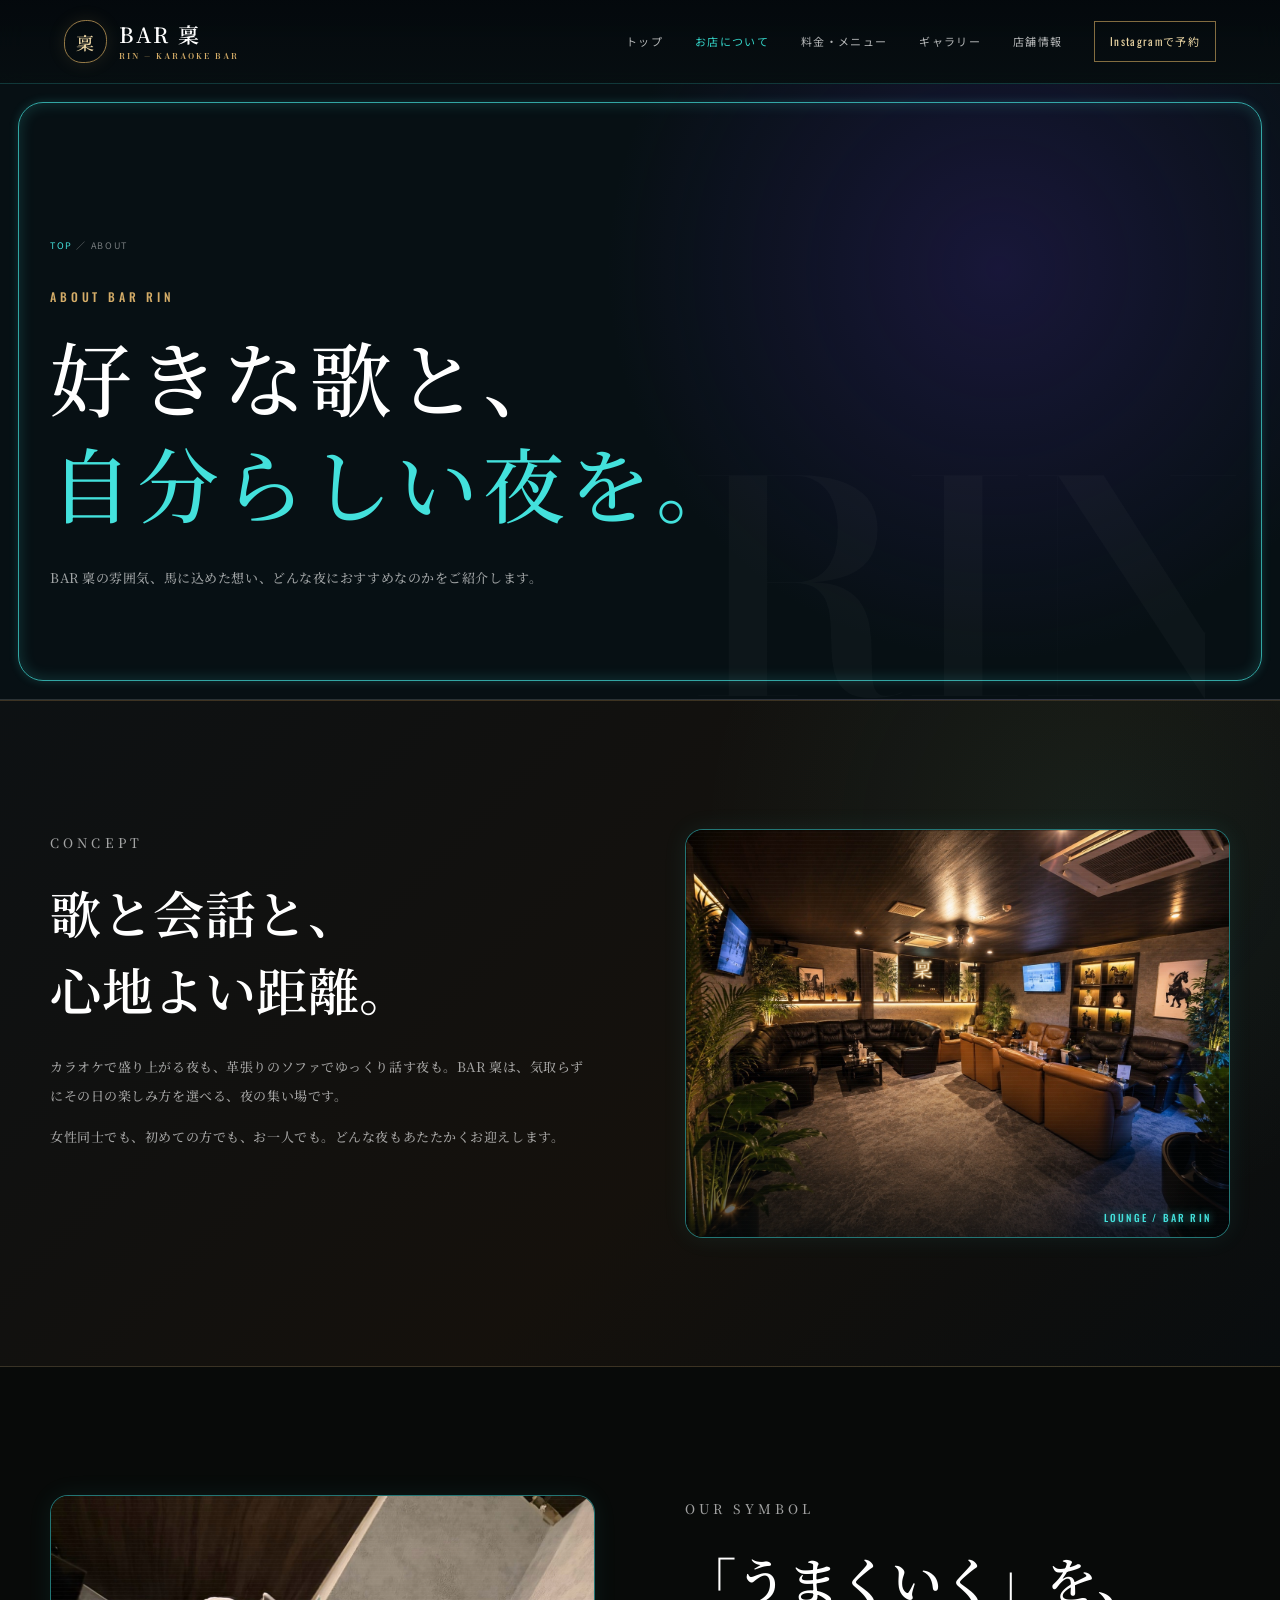
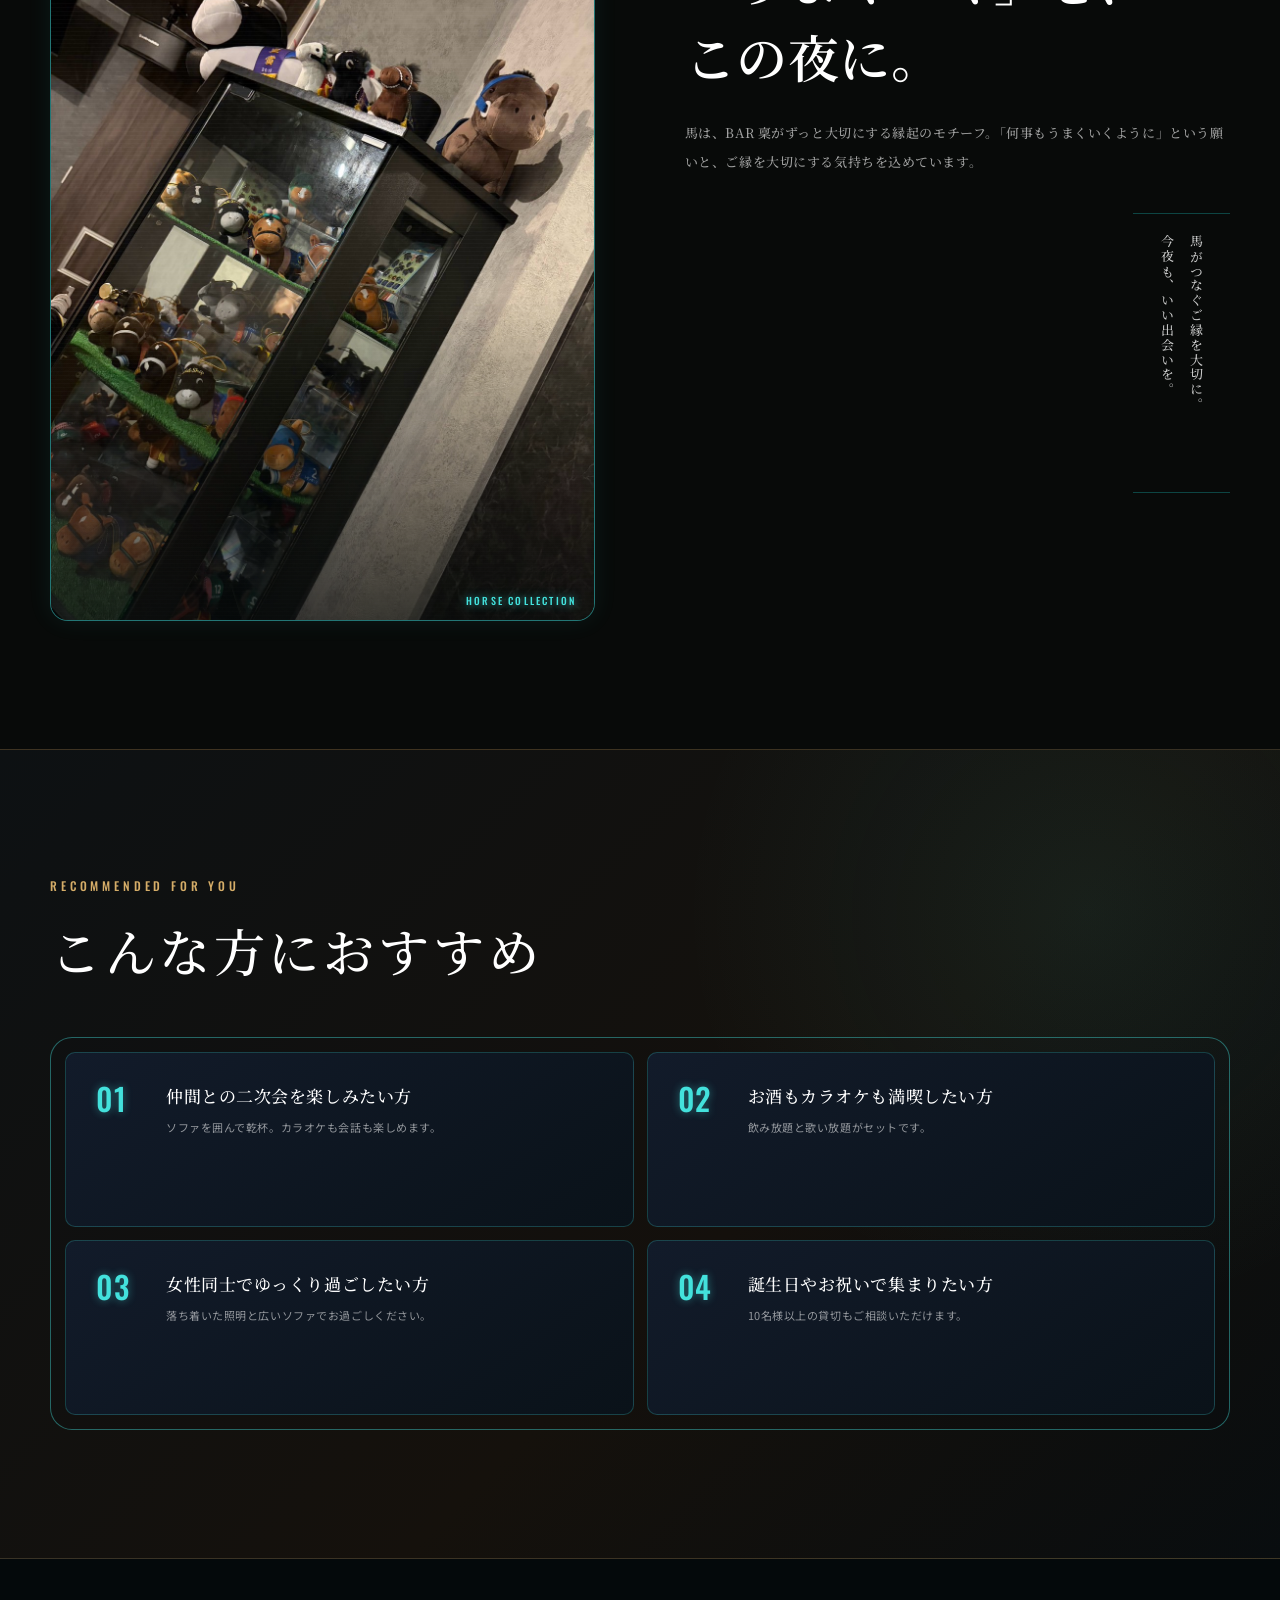
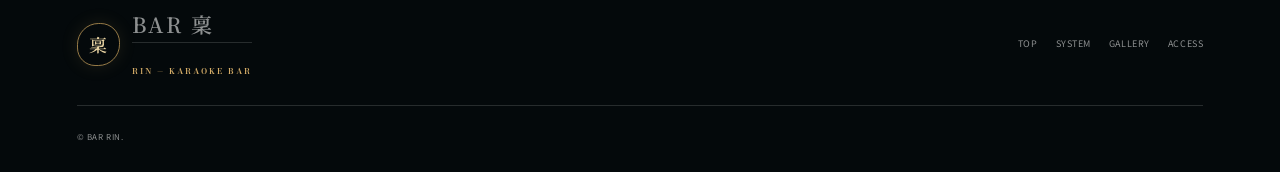
==== about/index.html @ 1e5fa531 "Publish BAR Rin website" ====
<!doctype html><html lang="ja"><head><meta charset="utf-8"><meta name="viewport" content="width=device-width,initial-scale=1"><title>お店について｜BAR 稟</title><link rel="preconnect" href="https://fonts.googleapis.com"><link rel="preconnect" href="https://fonts.gstatic.com" crossorigin><link href="https://fonts.googleapis.com/css2?family=Bodoni+Moda:opsz,wght@6..96,500;6..96,600&family=Kaisei+Decol:wght@500;700&family=Noto+Sans+JP:wght@400;500;600;700&family=Noto+Serif+JP:wght@500;600&display=swap" rel="stylesheet"><link rel="stylesheet" href="../site.css"></head>
<body><header class="site-header"><a class="brand" href="../"><span class="brand-mark">稟</span><span class="brand-type"><strong>BAR 稟</strong><small>RIN — KARAOKE BAR</small></span></a><button class="menu-button" type="button" aria-expanded="false" aria-controls="site-nav" data-menu-button><span></span><span></span><small>MENU</small></button><nav class="site-nav" id="site-nav" data-site-nav><a href="../">トップ</a><a href="./" aria-current="page">お店について</a><a href="../system/">料金・メニュー</a><a href="../gallery/">ギャラリー</a><a href="../access/">店舗情報</a><a class="nav-cta" href="https://www.instagram.com/rinto.0131/" target="_blank" rel="noopener noreferrer">Instagramで予約</a></nav></header>
<main class="page-main"><section class="sub-hero"><div class="shell"><p class="breadcrumb"><a href="../">TOP</a> ／ ABOUT</p><p class="eyebrow">ABOUT BAR RIN</p><h1 class="display-title">好きな歌と、<br><em>自分らしい夜を。</em></h1><p class="lead">BAR 稟の雰囲気、馬に込めた想い、どんな夜におすすめなのかをご紹介します。</p></div></section>
<section class="section paper"><div class="shell content-grid"><div class="copy-block"><p class="eyebrow">CONCEPT</p><h2>歌と会話と、<br>心地よい距離。</h2><p>カラオケで盛り上がる夜も、革張りのソファでゆっくり話す夜も。BAR 稟は、気取らずにその日の楽しみ方を選べる、夜の集い場です。</p><p>女性同士でも、初めての方でも、お一人でも。どんな夜もあたたかくお迎えします。</p></div><figure class="photo-frame"><img src="../assets/interior-lounge-rin.jpg" alt="革張りソファが並ぶBAR 稟の店内"><figcaption>LOUNGE / BAR RIN</figcaption></figure></div></section>
<section class="section"><div class="shell content-grid"><figure class="photo-frame portrait"><img src="../assets/horse-collection.jpg" alt="BAR 稟に飾られた馬のコレクション"><figcaption>HORSE COLLECTION</figcaption></figure><div class="copy-block"><p class="eyebrow">OUR SYMBOL</p><h2>「うまくいく」を、<br>この夜に。</h2><p style="color:rgba(255,255,255,.62)">馬は、BAR 稟がずっと大切にする縁起のモチーフ。「何事もうまくいくように」という願いと、ご縁を大切にする気持ちを込めています。</p><p class="vertical-copy compact">馬がつなぐご縁を大切に。<br>今夜も、いい出会いを。</p></div></div></section>
<section class="section paper"><div class="shell"><p class="eyebrow">RECOMMENDED FOR YOU</p><h2 class="section-title">こんな方におすすめ</h2><div class="recommend-grid"><article class="recommend-card"><span>01</span><div><h3>仲間との二次会を楽しみたい方</h3><p>ソファを囲んで乾杯。カラオケも会話も楽しめます。</p></div></article><article class="recommend-card"><span>02</span><div><h3>お酒もカラオケも満喫したい方</h3><p>飲み放題と歌い放題がセットです。</p></div></article><article class="recommend-card"><span>03</span><div><h3>女性同士でゆっくり過ごしたい方</h3><p>落ち着いた照明と広いソファでお過ごしください。</p></div></article><article class="recommend-card"><span>04</span><div><h3>誕生日やお祝いで集まりたい方</h3><p>10名様以上の貸切もご相談いただけます。</p></div></article></div></div></section></main>
<footer class="site-footer"><a class="brand" href="../"><span class="brand-mark">稟</span><span class="brand-type"><strong>BAR 稟</strong><small>RIN — KARAOKE BAR</small></span></a><nav class="footer-links"><a href="../">TOP</a><a href="../system/">SYSTEM</a><a href="../gallery/">GALLERY</a><a href="../access/">ACCESS</a></nav><small>© BAR RIN.</small></footer><script src="../site.js"></script></body></html>
---- site.css ----
@import url('https://fonts.googleapis.com/css2?family=Oswald:wght@400;500;600&display=swap');

:root {
  --ink: #071014;
  --ink-soft: #101c22;
  --paper: #f2eee5;
  --cyan: #43e1dc;
  --cyan-deep: #149f9b;
  --gold: #d5ad68;
  --white: #fff;
  --muted: #8b969b;
  --line: rgba(255,255,255,.14);
  --sans: "Noto Sans JP", sans-serif;
  --serif: "Noto Serif JP", serif;
  --display: "Noto Serif JP", serif;
  --latin: "Bodoni Moda", serif;
  --condensed: "Oswald", "Noto Sans JP", sans-serif;
}

* { box-sizing: border-box; }
html { scroll-behavior: smooth; overflow-x: clip; }
body { margin: 0; overflow-x: clip; background: var(--ink); color: var(--white); font-family: var(--sans); line-height: 1.8; letter-spacing: .035em; }
body::after { content: ""; position: fixed; z-index: 999; inset: 0; pointer-events: none; opacity: .22; background: repeating-linear-gradient(0deg,rgba(255,255,255,.035) 0,rgba(255,255,255,.035) 1px,transparent 1px,transparent 4px); mix-blend-mode: soft-light; }
body.menu-open { overflow: hidden; }
a { color: inherit; text-decoration: none; }
button { font: inherit; }

.site-header { position: fixed; z-index: 100; inset: 0 0 auto; height: 84px; display: flex; align-items: center; justify-content: space-between; padding: 0 clamp(20px,5vw,72px); background: linear-gradient(180deg,rgba(4,9,13,.96),rgba(7,16,20,.78)); backdrop-filter: blur(14px); border-bottom: 1px solid rgba(67,225,220,.22); }
.brand { display: flex; align-items: center; gap: 12px; }
.brand-mark { width: 43px; height: 43px; display: grid; place-items: center; border: 1px solid var(--cyan); border-radius: 50%; color: var(--cyan); font-size: 23px; box-shadow: 0 0 8px rgba(67,225,220,.45),0 0 25px rgba(67,225,220,.12); animation: logo-current 9s infinite; }
.brand-type strong { display: block; font: 600 21px/1 var(--serif); letter-spacing: .12em; }
.brand-type small { display: block; margin-top: 7px; color: var(--gold); font: 600 8px/1 var(--latin); letter-spacing: .25em; }
.site-nav { display: flex; align-items: center; gap: clamp(18px,2.5vw,34px); font-family: var(--condensed); font-size: 11px; letter-spacing: .12em; }
.site-nav a { color: rgba(255,255,255,.7); }
.site-nav a:hover,.site-nav a[aria-current="page"] { color: var(--cyan); }
.site-nav .nav-cta { padding: 10px 15px; border: 1px solid var(--cyan); color: var(--cyan); }
.menu-button { display: none; border: 0; background: none; color: #fff; }

.page-main { padding-top: 84px; }
.shell { width: min(1180px, calc(100% - 44px)); margin: 0 auto; }
.eyebrow { margin: 0 0 17px; color: var(--gold); font: 500 12px/1.4 var(--condensed); letter-spacing: .32em; }
.display-title { margin: 0; font: 500 clamp(42px,6.4vw,92px)/1.3 var(--display); letter-spacing: .055em; }
.display-title em { color: var(--cyan); font-style: normal; }
.section-title { margin: 0; font: 500 clamp(31px,4vw,54px)/1.5 var(--display); letter-spacing: .07em; }
.lead { color: rgba(255,255,255,.62); font: 500 13px/2.1 var(--serif); }
.section { padding: clamp(80px,10vw,145px) 0; }

.home-hero { min-height: calc(100svh - 84px); display: grid; grid-template-columns: .92fr 1.08fr; position: relative; overflow: hidden; padding: 18px; background: radial-gradient(circle at 72% 35%,rgba(35,25,91,.35),transparent 38%),#050b10; }
.home-hero::before { content: ""; position: absolute; z-index: 4; inset: 15px; border: 1px solid rgba(67,225,220,.88); border-radius: 28px; box-shadow: inset 0 0 16px rgba(67,225,220,.28),0 0 12px rgba(67,225,220,.3); pointer-events: none; animation: frame-current 8.5s infinite; }
.home-hero::after { content: "♞"; position: absolute; right: 17%; top: 50%; transform: translate(50%,-50%); color: rgba(255,255,255,.035); text-shadow: 0 0 30px rgba(67,225,220,.16); font: 34vw/1 serif; pointer-events: none; }
.hero-copy { align-self: center; padding: 95px clamp(28px,7vw,110px); position: relative; z-index: 5; }
.hero-copy>.eyebrow { display: inline-flex; padding: 14px 24px; margin-bottom: 30px; border: 1px solid rgba(67,225,220,.82); border-radius: 8px; color: #f3ffff; background: rgba(2,9,13,.48); box-shadow: 0 0 8px rgba(67,225,220,.35),inset 0 0 10px rgba(67,225,220,.12); text-shadow: 0 0 8px rgba(255,255,255,.7); animation: label-flicker 11s infinite; }
.hero-copy .lead { max-width: 610px; margin: 30px 0 36px; }
.hero-actions { display: flex; flex-wrap: wrap; gap: 12px; }
.button { min-height: 54px; min-width: 220px; display: inline-flex; align-items: center; justify-content: space-between; gap: 24px; padding: 12px 19px; border: 1px solid rgba(255,255,255,.3); border-radius: 4px; font-family: var(--condensed); font-size: 12px; font-weight: 500; letter-spacing: .08em; transition: .25s; }
.button:hover { transform: translateY(-2px); border-color: var(--cyan); box-shadow: 0 0 18px rgba(67,225,220,.12); }
.button-primary { background: var(--cyan); border-color: var(--cyan); color: var(--ink); box-shadow: 0 0 15px rgba(67,225,220,.28); }
.hero-vertical { position: absolute; right: 44px; top: 90px; z-index: 6; height: 300px; margin: 0; padding: 14px 10px; writing-mode: vertical-rl; border-inline: 1px solid rgba(67,225,220,.35); color: rgba(255,255,255,.72); font: 500 13px/1.8 var(--display); letter-spacing: .16em; text-shadow: 0 0 12px rgba(67,225,220,.3); }
.hero-vertical b { color: var(--cyan); font-weight: 500; }

.photo-slot { min-height: 320px; position: relative; display: grid; place-items: center; overflow: hidden; border: 1px solid rgba(67,225,220,.45); border-radius: 18px; color: var(--cyan); background: radial-gradient(circle at 50% 40%,rgba(45,34,103,.28),transparent 52%),linear-gradient(145deg,#0c151c,#050a0e); box-shadow: inset 0 0 28px rgba(67,225,220,.045); }
.photo-slot::before,.photo-slot::after { content: ""; position: absolute; inset: 18px; pointer-events: none; }
.photo-slot::before { border: 1px solid rgba(255,255,255,.09); border-radius: 10px; }
.photo-slot::after { background: repeating-linear-gradient(0deg,rgba(255,255,255,.025) 0,rgba(255,255,255,.025) 1px,transparent 1px,transparent 4px); animation: scan-drift 8s linear infinite; }
.slot-label { position: relative; z-index: 2; text-align: center; padding: 20px; }
.slot-label strong { display: inline-block; padding: 13px 18px; border: 1px solid rgba(67,225,220,.6); border-radius: 7px; font: 500 clamp(18px,2.4vw,31px)/1 var(--condensed); letter-spacing: .22em; text-shadow: 0 0 8px rgba(255,255,255,.55); box-shadow: 0 0 8px rgba(67,225,220,.25); }
.slot-label span { display: block; margin-top: 13px; color: rgba(255,255,255,.56); font-size: 10px; letter-spacing: .08em; }
.hero-photo-slot { min-height: 100%; z-index: 2; border: 0; border-radius: 0 25px 25px 0; background: radial-gradient(circle at 50% 35%,rgba(67,225,220,.11),transparent 24%),radial-gradient(circle at 50% 50%,rgba(52,35,106,.45),transparent 60%),#070d13; box-shadow: none; }

.photo-frame { min-height: 340px; margin: 0; position: relative; overflow: hidden; border: 1px solid rgba(67,225,220,.5); border-radius: 18px; background: #050a0e; box-shadow: 0 0 25px rgba(67,225,220,.08); }
.photo-frame::after { content: ""; position: absolute; inset: 0; pointer-events: none; background: linear-gradient(180deg,transparent 55%,rgba(3,8,10,.72)),repeating-linear-gradient(0deg,rgba(255,255,255,.018) 0,rgba(255,255,255,.018) 1px,transparent 1px,transparent 4px); }
.photo-frame img { width: 100%; height: 100%; min-height: inherit; display: block; object-fit: cover; transition: transform 1s cubic-bezier(.22,1,.36,1),filter .5s; }
.photo-frame:hover img { transform: scale(1.025); filter: saturate(1.06); }
.photo-frame figcaption { position: absolute; z-index: 2; right: 18px; bottom: 14px; color: var(--cyan); font: 500 10px/1 var(--condensed); letter-spacing: .22em; text-shadow: 0 0 8px rgba(67,225,220,.7); }
.photo-frame.portrait { min-height: 560px; }
.hero-photo-frame { min-height: 100%; z-index: 2; border: 0; border-radius: 0 25px 25px 0; }
.hero-photo-frame img { filter: brightness(.68) saturate(.86); }
.hero-photo-frame::before { content: ""; position: absolute; z-index: 1; inset: 0; background: linear-gradient(90deg,#050b10 0,rgba(5,11,16,.58) 18%,transparent 55%),linear-gradient(0deg,rgba(5,11,16,.42),transparent 45%); pointer-events: none; }

.insta-facts { border-block: 1px solid rgba(213,173,104,.3); background: linear-gradient(90deg,#071014,#102326 52%,#071014); }
.facts-row { min-height: 112px; display: grid; grid-template-columns: repeat(4,1fr) auto; align-items: stretch; }
.facts-row p { margin: 0; padding: 24px 20px; display: flex; flex-direction: column; justify-content: center; border-left: 1px solid rgba(255,255,255,.1); }
.facts-row p span { color: var(--cyan); font: 500 9px/1 var(--condensed); letter-spacing: .2em; }
.facts-row p strong { margin-top: 10px; font: 500 13px/1.5 var(--serif); }
.facts-row>a { min-width: 180px; display: flex; align-items: center; justify-content: center; gap: 16px; padding: 20px; border-inline: 1px solid rgba(67,225,220,.3); color: var(--cyan); font: 500 12px var(--condensed); letter-spacing: .12em; }

.paper { color: #fff; background: radial-gradient(circle at 85% 20%,rgba(67,225,220,.07),transparent 32%),linear-gradient(135deg,#0d1113,#15110c 58%,#090d0f); border-block: 1px solid rgba(213,173,104,.22); }
.paper .lead,.paper .copy-block p { color: rgba(255,255,255,.62); }
.paper .fill-item { border-color: rgba(213,173,104,.2)!important; }
.paper .fill-item:nth-child(even) { border-left-color: rgba(213,173,104,.2)!important; }
.paper .menu-box { border-color: rgba(213,173,104,.36); background: rgba(255,255,255,.025); }
.paper .menu-box p { color: rgba(255,255,255,.58); }
.page-map { display: grid; grid-template-columns: repeat(2,1fr); gap: 13px; margin-top: 55px; padding: 15px; border: 1px solid rgba(20,159,155,.48); border-radius: 25px; box-shadow: 0 0 25px rgba(20,159,155,.08); background: rgba(7,16,20,.045); }
.page-card { min-height: 245px; padding: 34px; position: relative; display: flex; flex-direction: column; justify-content: space-between; color: #fff; background: linear-gradient(145deg,#111b25,#0a1118); border: 1px solid rgba(67,225,220,.24); border-radius: 12px; transition: transform .3s,border-color .3s,box-shadow .3s; }
.page-card:hover { transform: translateY(-4px); border-color: rgba(67,225,220,.75); box-shadow: 0 0 20px rgba(67,225,220,.12); }
.page-card span { color: var(--cyan); font: 500 15px var(--condensed); letter-spacing: .2em; text-shadow: 0 0 8px rgba(67,225,220,.35); }
.page-card h3 { margin: 20px 0 8px; font: 500 25px var(--display); }
.page-card p { margin: 0; color: rgba(255,255,255,.55); font-size: 11px; }
.page-card b { align-self: flex-end; color: var(--gold); font-size: 18px; }

.quick-system { display: grid; grid-template-columns: .75fr 1.25fr; gap: clamp(40px,8vw,100px); align-items: center; }
.price-board { padding: clamp(25px,4vw,45px); border: 1px solid rgba(67,225,220,.62); border-radius: 18px; background: linear-gradient(145deg,rgba(18,26,47,.96),rgba(5,10,13,.98)); box-shadow: inset 0 0 20px rgba(67,225,220,.05),0 0 18px rgba(67,225,220,.09); }
.price-board header { display: flex; justify-content: space-between; padding-bottom: 18px; border-bottom: 1px solid rgba(213,173,104,.25); color: var(--cyan); font-size: 10px; }
.price-row { display: flex; justify-content: space-between; align-items: end; gap: 20px; padding: 22px 0; border-bottom: 1px solid rgba(255,255,255,.1); }
.price-row b { font: 500 18px var(--latin); }
.price-row strong { color: var(--gold); font: 600 clamp(36px,4vw,53px)/1 var(--latin); }
.price-row small { color: #fff; font: 500 11px var(--sans); }

.fill-sheet { display: grid; grid-template-columns: repeat(2,minmax(0,1fr)); margin-top: 45px; border-top: 1px solid rgba(255,255,255,.14); }
.fill-item { padding: 22px 0; border-bottom: 1px solid rgba(255,255,255,.14); }
.fill-item:nth-child(odd) { padding-right: 30px; }
.fill-item:nth-child(even) { padding-left: 30px; border-left: 1px solid rgba(255,255,255,.14); }
.fill-item dt { color: var(--cyan); font-size: 9px; letter-spacing: .18em; }
.fill-item dd { margin: 8px 0 0; font: 500 15px var(--serif); }
.blank { display: inline-block; min-width: 170px; padding: 1px 6px 3px; color: var(--gold); border-bottom: 1px dashed var(--gold); font-family: var(--sans); }
.placeholder-note { display: inline-block; margin-top: 10px; padding: 4px 8px; border: 1px solid rgba(213,173,104,.35); color: #9a8258; font-size: 8px; letter-spacing: .08em; }

.sub-hero { position: relative; padding: clamp(115px,12vw,165px) 0 95px; border-bottom: 1px solid var(--line); background: radial-gradient(circle at 78% 30%,rgba(48,32,108,.42),transparent 36%),var(--ink); overflow: hidden; }
.sub-hero::before { content: ""; position: absolute; inset: 18px; border: 1px solid rgba(67,225,220,.72); border-radius: 25px; box-shadow: inset 0 0 15px rgba(67,225,220,.2),0 0 10px rgba(67,225,220,.18); pointer-events: none; animation: frame-current 8.5s infinite; }
.sub-hero::after { content: "RIN"; position: absolute; right: 3vw; bottom: -3vw; color: rgba(255,255,255,.025); font: 600 23vw/1 var(--latin); pointer-events: none; }
.sub-hero .shell { position: relative; z-index: 2; }
.breadcrumb { margin: 0 0 35px; color: rgba(255,255,255,.45); font-size: 9px; letter-spacing: .18em; }
.breadcrumb a { color: var(--cyan); }
.sub-hero p:last-child { max-width: 650px; margin-top: 28px; }
.content-grid { display: grid; grid-template-columns: 1fr 1fr; gap: clamp(35px,7vw,90px); align-items: start; }
.copy-block h2 { margin: 0 0 25px; font: 600 clamp(30px,4vw,52px)/1.5 var(--display); }
.copy-block p { color: rgba(255,255,255,.62); font: 500 13px/2.2 var(--serif); }
.vertical-copy { height: 340px; margin: 0 auto; padding: 20px; writing-mode: vertical-rl; border-inline: 1px solid rgba(20,159,155,.4); font: 500 17px/2 var(--display); letter-spacing: .14em; }
.vertical-copy.compact { height: 280px; margin: 36px 0 0 auto; color: rgba(255,255,255,.78); }

.recommend-grid { display: grid; grid-template-columns: repeat(2,1fr); gap: 13px; margin-top: 48px; }
.recommend-grid { padding: 14px; border: 1px solid rgba(67,225,220,.42); border-radius: 22px; background: rgba(8,18,25,.04); }
.recommend-card { min-height: 175px; display: grid; grid-template-columns: 52px 1fr; gap: 18px; padding: 30px; background: linear-gradient(145deg,#121b2a,#0a1219); border: 1px solid rgba(67,225,220,.22); border-radius: 10px; }
.recommend-card>span { color: var(--cyan); font: 500 31px/1 var(--condensed); text-shadow: 0 0 8px rgba(67,225,220,.45); }
.recommend-card h3 { margin: 0 0 10px; font: 500 17px var(--display); }
.recommend-card p { margin: 0; color: rgba(255,255,255,.55); font-size: 11px; }

.photo-grid { display: grid; grid-template-columns: repeat(2,1fr); gap: 15px; }
.photo-grid .photo-slot:first-child { grid-column: 1/-1; min-height: 480px; }
.photo-grid .photo-slot { min-height: 330px; }
.real-gallery .photo-frame:first-child { grid-column: 1/-1; min-height: 560px; }
.real-gallery .photo-frame { min-height: 410px; }
.real-gallery .photo-frame.portrait { min-height: 650px; }

.official-note { margin-top: 30px; padding: 20px 22px; display: grid; gap: 7px; border: 1px solid rgba(67,225,220,.46); border-radius: 10px; background: rgba(67,225,220,.045); box-shadow: inset 0 0 14px rgba(67,225,220,.04); }
.official-note span { color: var(--cyan); font: 500 9px/1 var(--condensed); letter-spacing: .22em; }
.official-note strong { color: #fff; font: 500 18px var(--display); }
.official-note small { color: rgba(255,255,255,.55); }

.menu-list { display: grid; grid-template-columns: repeat(2,1fr); gap: 14px; margin-top: 40px; }
.menu-box { padding: 28px; border: 1px solid rgba(213,173,104,.35); background: rgba(255,255,255,.025); }
.menu-box h3 { margin: 0 0 13px; color: var(--cyan); font: 600 17px var(--display); }
.menu-box p { margin: 0; color: rgba(255,255,255,.55); font-size: 11px; }

.site-footer { padding: 55px clamp(22px,6vw,80px) 28px; background: #04090b; display: grid; grid-template-columns: 1fr auto; gap: 30px; align-items: center; color: rgba(255,255,255,.55); }
.site-footer small { grid-column: 1/-1; padding-top: 24px; border-top: 1px solid var(--line); font-size: 8px; }
.footer-links { display: flex; flex-wrap: wrap; gap: 18px; font-size: 9px; }

.reveal-target { opacity: 0; transform: translateY(24px); transition: opacity .75s ease,transform .75s cubic-bezier(.22,1,.36,1); }
.reveal-target.is-visible { opacity: 1; transform: none; }

@keyframes frame-current {
  0%, 28%, 30%, 31%, 72%, 74%, 100% { opacity: 1; filter: brightness(1); }
  29%, 30.5%, 73% { opacity: .48; filter: brightness(.65); }
}
@keyframes label-flicker {
  0%, 52%, 54%, 55%, 84%, 86%, 100% { opacity: 1; }
  53%, 54.5%, 85% { opacity: .55; }
}
@keyframes logo-current {
  0%, 61%, 63%, 64%, 100% { opacity: 1; }
  62%, 63.5% { opacity: .45; }
}
@keyframes scan-drift { from { transform: translateY(0); } to { transform: translateY(8px); } }

@media (max-width: 820px) {
  .site-header { height: 70px; padding: 0 18px; backdrop-filter: none; }
  .page-main { padding-top: 70px; }
  .brand-mark { width: 37px; height: 37px; font-size: 19px; }
  .brand-type strong { font-size: 17px; }
  .menu-button { z-index: 2; width: 52px; height: 52px; display: grid; place-content: center; gap: 5px; padding: 7px; border: 1px solid rgba(255,255,255,.55); border-radius: 50%; }
  .menu-button span { width: 26px; height: 1px; background: currentColor; }
  .menu-button small { font-size: 6px; letter-spacing: .18em; }
  .site-nav { position: fixed; inset: auto; top: 0; left: 0; width: 100vw; height: 100dvh; overflow-y: auto; flex-direction: column; justify-content: center; align-items: flex-start; gap: 24px; padding: 90px 20vw 45px; background: rgba(7,16,20,.985); font: 500 18px var(--serif); transform: translateX(100%); transition: transform .3s; }
  .site-nav.open { transform: none; }
  .home-hero { grid-template-columns: 1fr; padding: 9px; }
  .home-hero::before { inset: 8px; border-radius: 20px; }
  .home-hero::after { right: -5%; top: 34%; font-size: 88vw; }
  .hero-copy { padding: 85px 68px 60px 22px; }
  .hero-copy>.eyebrow { padding: 11px 14px; font-size: 9px; letter-spacing: .24em; }
  .hero-copy .lead { font-size: 11px; }
  .hero-vertical { top: 55px; right: 10px; height: 230px; padding: 10px 7px; font-size: 10px; }
  .hero-photo-slot { min-height: 440px; border: 0; border-radius: 0 0 18px 18px; }
  .hero-photo-frame { min-height: 430px; border-radius: 0 0 18px 18px; }
  .facts-row { grid-template-columns: repeat(2,1fr); }
  .facts-row>a { grid-column: 1/-1; min-height: 68px; border-top: 1px solid rgba(67,225,220,.3); }
  .sub-hero::before { inset: 8px; border-radius: 18px; }
  .button { width: 100%; min-width: 0; }
  .page-map,.quick-system,.content-grid,.recommend-grid,.photo-grid,.menu-list { grid-template-columns: 1fr; }
  .page-card { min-height: 210px; }
  .photo-grid .photo-slot:first-child { grid-column: auto; min-height: 360px; }
  .photo-grid .photo-slot { min-height: 300px; }
  .real-gallery .photo-frame:first-child { grid-column: auto; min-height: 330px; }
  .real-gallery .photo-frame,.real-gallery .photo-frame.portrait,.photo-frame.portrait { min-height: 420px; }
  .fill-sheet { grid-template-columns: 1fr; }
  .fill-item:nth-child(odd),.fill-item:nth-child(even) { padding: 18px 0; border-left: 0; }
  .recommend-card { min-height: 0; grid-template-columns: 43px 1fr; padding: 23px 19px; }
  .site-footer { grid-template-columns: 1fr; }
  .site-footer small { grid-column: auto; }
}

@media (prefers-reduced-motion: reduce) { html { scroll-behavior: auto; } * { transition: none!important; animation: none!important; } .reveal-target { opacity: 1; transform: none; } }

/* BAR RIN editorial redesign */
:root { --rin-black:#080a09; --rin-black-2:#10100d; --rin-gold:#c7a15b; --rin-gold-pale:#e8d3a2; --rin-teal:#35d5c9; --rin-cream:#eee6d7; }
body { background:var(--rin-black); }
body::after { opacity:.1; mix-blend-mode:overlay; }
.page-main--home { padding-top:0; }
.site-header--overlay { background:linear-gradient(180deg,rgba(4,6,6,.88),rgba(4,6,6,.12)); border:0; backdrop-filter:none; }
.brand-mark { border-color:rgba(199,161,91,.75); border-radius:50% 45% 50% 42%; color:var(--rin-gold-pale); font:500 18px/1 var(--serif); box-shadow:0 0 18px rgba(199,161,91,.12); animation:none; }
.site-nav .nav-cta { color:var(--rin-gold-pale); border-color:rgba(199,161,91,.65); }
.site-nav a:hover,.site-nav a[aria-current="page"] { color:var(--rin-teal); }

.rin-hero { min-height:100svh; position:relative; display:grid; place-items:center; overflow:hidden; isolation:isolate; background:#070908; }
.rin-hero__image { position:absolute; z-index:-4; inset:0; width:100%; height:100%; object-fit:cover; object-position:center; animation:rin-breathe 18s ease-in-out infinite alternate; }
.rin-hero__shade { position:absolute; z-index:-3; inset:0; background:linear-gradient(180deg,rgba(5,7,7,.28),rgba(5,7,7,.12) 38%,rgba(5,7,7,.78)),radial-gradient(circle at 50% 42%,rgba(2,5,6,.05),rgba(2,5,6,.64) 82%); }
.rin-hero__frame { position:absolute; z-index:2; inset:18px; border:1px solid rgba(53,213,201,.72); border-radius:30px; box-shadow:inset 0 0 20px rgba(53,213,201,.12),0 0 12px rgba(53,213,201,.14); pointer-events:none; animation:rin-current 12s infinite; }
.rin-hero__center { position:relative; z-index:3; width:min(720px,70vw); text-align:center; padding-top:4vh; }
.rin-hero__label { width:max-content; margin:0 auto 34px; padding:13px 44px 15px; border:1px solid rgba(53,213,201,.78); border-radius:8px; color:#fff; background:rgba(4,8,8,.38); box-shadow:0 0 13px rgba(53,213,201,.22),inset 0 0 10px rgba(53,213,201,.08); font:500 clamp(13px,1.4vw,19px)/1 var(--condensed); letter-spacing:.38em; }
.rin-hero h1 { margin:0; display:flex; align-items:center; justify-content:center; gap:clamp(18px,3vw,42px); text-shadow:0 4px 24px rgba(0,0,0,.7); }
.rin-hero h1 span { color:var(--rin-gold-pale); font:500 clamp(38px,5vw,72px)/1 var(--latin); letter-spacing:.1em; }
.rin-hero h1 strong { color:#fff; font:400 clamp(100px,14vw,205px)/.82 var(--serif); text-shadow:0 0 22px rgba(53,213,201,.28),0 4px 24px #000; }
.rin-hero h1 small { align-self:flex-end; margin-bottom:10px; color:var(--rin-teal); font:500 clamp(14px,1.7vw,23px)/1 var(--condensed); letter-spacing:.4em; writing-mode:vertical-rl; }
.rin-hero__tagline { margin:35px auto 0; color:rgba(255,255,255,.82); font:400 clamp(12px,1.2vw,15px)/2.15 var(--serif); letter-spacing:.12em; }
.rin-hero__vertical { position:absolute; z-index:3; top:19%; height:330px; margin:0; writing-mode:vertical-rl; color:rgba(255,255,255,.78); font:400 13px/2 var(--serif); letter-spacing:.2em; }
.rin-hero__vertical::before { content:""; display:block; height:58px; margin-inline:auto 15px; border-right:1px solid var(--rin-gold); }
.rin-hero__vertical--left { left:clamp(38px,5vw,82px); }
.rin-hero__vertical--right { right:clamp(38px,5vw,82px); }
.rin-hero__vertical--right::first-line { color:var(--rin-teal); }
.rin-hero__bottom { position:absolute; z-index:3; inset:auto clamp(42px,6vw,90px) 36px; display:grid; grid-template-columns:1fr 1fr auto; align-items:end; gap:35px; }
.rin-hero__bottom p { margin:0; display:grid; gap:5px; }
.rin-hero__bottom span { color:var(--rin-gold); font:500 9px/1 var(--condensed); letter-spacing:.25em; }
.rin-hero__bottom b { color:rgba(255,255,255,.8); font:500 12px/1.4 var(--condensed); letter-spacing:.12em; }
.rin-hero__bottom>a { min-width:215px; display:flex; justify-content:space-between; padding:15px 18px; border-bottom:1px solid var(--rin-teal); color:#fff; font:500 12px var(--serif); }
.rin-scroll { position:absolute; z-index:3; left:50%; bottom:28px; display:grid; justify-items:center; gap:8px; color:rgba(255,255,255,.45); font:500 8px var(--condensed); letter-spacing:.22em; transform:translateX(-50%); }
.rin-scroll i { width:1px; height:38px; position:relative; overflow:hidden; background:rgba(255,255,255,.2); }
.rin-scroll i::after { content:""; position:absolute; inset:-100% 0 auto; height:100%; background:var(--rin-teal); animation:scroll-line 2.2s ease-in-out infinite; }

.section-kicker { margin:0 0 28px; color:var(--rin-gold); font:500 10px/1 var(--condensed); letter-spacing:.3em; }
.text-link { width:max-content; display:flex; align-items:center; gap:38px; margin-top:34px; padding-bottom:8px; border-bottom:1px solid rgba(199,161,91,.65); color:var(--rin-cream); font:500 12px var(--serif); letter-spacing:.08em; }
.text-link b { color:var(--rin-teal); }

.rin-concept { width:min(1320px,calc(100% - 60px)); margin:0 auto; padding:clamp(110px,13vw,190px) 0; display:grid; grid-template-columns:repeat(12,1fr); gap:clamp(18px,2vw,32px); position:relative; }
.rin-concept::before { content:"馬"; position:absolute; right:-2vw; top:8%; color:rgba(199,161,91,.035); font:400 clamp(180px,30vw,470px)/1 var(--serif); pointer-events:none; }
.rin-concept__statement { grid-column:1/6; position:relative; z-index:2; }
.rin-concept__statement h2 { margin:0; font:400 clamp(42px,6vw,84px)/1.45 var(--serif); letter-spacing:.08em; }
.rin-concept__statement h2 em { color:var(--rin-teal); font-style:normal; }
.vertical-note { height:285px; margin:55px 0 0 auto; padding-inline:18px; writing-mode:vertical-rl; border-right:1px solid rgba(199,161,91,.55); color:rgba(255,255,255,.64); font:400 14px/2.1 var(--serif); letter-spacing:.16em; }
.rin-concept__visual { grid-column:7/13; min-height:620px; align-self:start; }
.rin-concept__copy { grid-column:2/7; margin-top:-95px; padding:50px 56px; position:relative; z-index:3; background:linear-gradient(135deg,rgba(20,19,15,.96),rgba(7,10,9,.98)); border-left:1px solid var(--rin-gold); }
.rin-concept__copy p { margin:0 0 20px; color:rgba(255,255,255,.68); font:400 13px/2.25 var(--serif); }
.rin-concept__horse { grid-column:8/12; min-height:510px; margin-top:70px; }
.story-image { position:relative; overflow:hidden; background:#0b0c0b; }
.story-image img { width:100%; height:100%; position:absolute; inset:0; object-fit:cover; transition:transform 1.4s cubic-bezier(.22,1,.36,1),filter .5s; }
.story-image:hover img { transform:scale(1.025); }
.story-image>span,.story-image figcaption { position:absolute; z-index:2; inset:auto 18px 16px auto; color:var(--rin-gold-pale); font:500 9px var(--condensed); letter-spacing:.2em; }
.story-image::after { content:""; position:absolute; inset:0; background:linear-gradient(180deg,transparent 58%,rgba(4,6,5,.7)); pointer-events:none; }

.rin-recommend { display:grid; grid-template-columns:minmax(0,.88fr) minmax(0,1.12fr); background:var(--rin-cream); color:#171712; }
.rin-recommend__photo { min-height:860px; }
.rin-recommend__photo::after { background:linear-gradient(180deg,transparent 38%,rgba(3,5,4,.76)); }
.rin-recommend__photo p { position:absolute; z-index:2; left:clamp(28px,5vw,76px); bottom:clamp(45px,7vw,105px); margin:0; color:#fff; font:400 clamp(40px,5vw,75px)/1.45 var(--serif); letter-spacing:.08em; }
.rin-recommend__body { padding:clamp(75px,9vw,135px) clamp(35px,7vw,110px); position:relative; overflow:hidden; }
.rin-recommend__body>.section-kicker,.rin-recommend__body>.recommend-list { position:relative; z-index:2; }
.rin-recommend__body .section-kicker { color:#7b5c24; }
.recommend-list { margin:0; padding:0; list-style:none; border-top:1px solid rgba(23,23,18,.25); }
.recommend-list li { display:grid; grid-template-columns:54px 1fr; gap:28px; padding:28px 0 30px; border-bottom:1px solid rgba(23,23,18,.2); }
.recommend-list>li>span { color:#8b692d; font:500 18px/1 var(--condensed); }
.recommend-list h3 { margin:0 0 8px; font:500 clamp(17px,1.8vw,23px)/1.6 var(--serif); }
.recommend-list p { margin:0; color:#626057; font-size:11px; line-height:1.9; }

.rin-system { padding:clamp(105px,13vw,180px) max(30px,7vw); position:relative; overflow:hidden; background:radial-gradient(circle at 15% 20%,rgba(53,213,201,.08),transparent 30%),linear-gradient(135deg,#090b0a,#15110b); }
.rin-system::after { content:"稟"; position:absolute; right:-2vw; bottom:-10vw; color:rgba(199,161,91,.035); font:400 38vw/1 var(--serif); }
.rin-system__intro,.price-stage,.rin-system__facts,.rin-drinks { width:min(1120px,100%); margin-inline:auto; position:relative; z-index:2; }
.rin-system__intro { display:grid; grid-template-columns:1.15fr .85fr; gap:80px; align-items:end; }
.rin-system__intro h2 { margin:0; white-space:nowrap; font:400 clamp(40px,6vw,80px)/1.45 var(--serif); letter-spacing:.05em; }
.rin-system__intro h2 em { color:var(--rin-teal); font-style:normal; }
.rin-system__intro>p:last-child { color:rgba(255,255,255,.62); font:400 13px/2.2 var(--serif); }
.price-stage { margin-top:80px; border-block:1px solid rgba(199,161,91,.5); }
.price-stage__row { display:grid; grid-template-columns:1fr auto; align-items:end; padding:35px 0; border-bottom:1px solid rgba(255,255,255,.12); }
.price-stage__row span { color:rgba(255,255,255,.76); font:500 clamp(18px,2.2vw,29px) var(--condensed); letter-spacing:.12em; }
.price-stage__row strong { color:var(--rin-gold-pale); font:500 clamp(52px,8vw,112px)/.9 var(--latin); }
.price-stage__row small { color:var(--rin-teal); font-size:.35em; vertical-align:top; }
.price-stage>p { margin:0; padding:18px 0; color:rgba(255,255,255,.46); font:500 9px var(--condensed); letter-spacing:.22em; }
.rin-system__facts { margin-top:45px; display:grid; grid-template-columns:repeat(3,1fr) auto; border-top:1px solid rgba(255,255,255,.12); }
.rin-system__facts p { margin:0; padding:24px 24px 0 0; display:grid; gap:8px; }
.rin-system__facts span { color:var(--rin-gold); font:500 9px var(--condensed); letter-spacing:.18em; }
.rin-system__facts b { font:500 14px var(--serif); }
.rin-system__facts .text-link { align-self:end; }
.rin-drinks { margin-top:90px; padding-top:55px; display:grid; grid-template-columns:.72fr 1.28fr; gap:70px; border-top:1px solid rgba(199,161,91,.5); }
.rin-drinks__heading h3 { margin:0; font:400 clamp(31px,4vw,52px)/1.55 var(--serif); letter-spacing:.06em; }
.rin-drinks__heading>p:last-child { margin-top:22px; color:rgba(255,255,255,.5); font:400 12px/2 var(--serif); }
.rin-drinks__list { display:grid; grid-template-columns:repeat(2,1fr); }
.rin-drinks__list article { min-height:146px; padding:22px 24px; border-left:1px solid rgba(255,255,255,.12); border-bottom:1px solid rgba(255,255,255,.12); }
.rin-drinks__list article:nth-child(-n+2) { border-top:1px solid rgba(255,255,255,.12); }
.rin-drinks__list span { color:var(--rin-gold); font:500 9px var(--condensed); letter-spacing:.2em; }
.rin-drinks__list h4 { margin:13px 0 9px; color:var(--rin-teal); font:500 15px var(--condensed); letter-spacing:.14em; }
.rin-drinks__list p { margin:0; color:rgba(255,255,255,.66); font:400 11px/1.9 var(--serif); }

.rin-gallery-preview { padding:clamp(100px,12vw,170px) max(30px,5vw); background:#0b0c0b; }
.rin-gallery-preview>header { width:min(1220px,100%); margin:0 auto 65px; display:grid; grid-template-columns:1fr auto; align-items:end; }
.rin-gallery-preview>header .section-kicker { grid-column:1/-1; }
.rin-gallery-preview h2 { margin:0; font:400 clamp(48px,7vw,92px)/1 var(--serif); letter-spacing:.08em; }
.rin-gallery-preview>header .text-link { margin:0; }
.rin-gallery-preview__grid { width:min(1320px,100%); margin:auto; display:grid; grid-template-columns:1.35fr .65fr .72fr; grid-template-rows:310px 280px; gap:18px; }
.scene--wide { grid-row:1/-1; }
.scene--tall { grid-row:1/-1; }
.scene figcaption { inset:auto auto 17px 18px; }
.photo-placeholder { margin:0; min-height:230px; display:grid; place-items:center; position:relative; border:1px solid rgba(199,161,91,.38); background:repeating-linear-gradient(135deg,rgba(199,161,91,.025) 0,rgba(199,161,91,.025) 2px,transparent 2px,transparent 12px),#10110f; }
.photo-placeholder::before,.photo-placeholder::after { content:""; position:absolute; width:28px; height:28px; border-color:var(--rin-gold); opacity:.62; }
.photo-placeholder::before { left:13px; top:13px; border-left:1px solid;border-top:1px solid; }
.photo-placeholder::after { right:13px; bottom:13px; border-right:1px solid;border-bottom:1px solid; }
.photo-placeholder div { display:grid; justify-items:center; gap:14px; padding:28px; text-align:center; }
.photo-placeholder span { color:var(--rin-teal); font:500 10px var(--condensed); letter-spacing:.26em; }
.photo-placeholder strong { font:400 16px/1.8 var(--serif); }
.photo-placeholder small { color:rgba(255,255,255,.42); font-size:9px; }

.rin-contact { min-height:760px; position:relative; display:grid; grid-template-columns:minmax(360px,.82fr) minmax(520px,1.18fr); overflow:hidden; background:#080907; }
.rin-contact>img { grid-column:2; grid-row:1; width:100%; height:760px; object-fit:cover; object-position:center 50%; filter:saturate(.84); background:#080706; }
.rin-contact__shade { position:absolute; inset:0; z-index:1; pointer-events:none; background:linear-gradient(90deg,#050706 0%,rgba(5,7,6,.96) 35%,rgba(5,7,6,.22) 68%,rgba(5,7,6,0) 100%); }
.rin-contact__content { grid-column:1; grid-row:1; width:min(560px,calc(100% - 64px)); margin:auto; position:relative; z-index:2; text-align:left; }
.rin-contact__content h2 { margin:0; font:400 clamp(52px,8vw,108px)/1.3 var(--serif); letter-spacing:.1em; }
.rin-contact__content>p:not(.section-kicker) { color:rgba(255,255,255,.68); font:400 13px/2 var(--serif); }
.rin-contact__content>a { width:min(520px,100%); margin:45px 0 0; display:flex; justify-content:space-between; padding:20px 24px; border:1px solid var(--rin-teal); color:#fff; background:rgba(5,10,9,.72); font:500 12px var(--serif); }
.rin-contact__content>a span { color:var(--rin-teal); font-family:var(--condensed); letter-spacing:.18em; }

@keyframes rin-breathe { from { transform:scale(1.01); filter:brightness(.78) saturate(.88); } to { transform:scale(1.055); filter:brightness(.88) saturate(.98); } }
@keyframes rin-current { 0%,45%,47%,48%,100%{opacity:1} 46%,47.5%{opacity:.58} }
@keyframes scroll-line { 0%{transform:translateY(0)} 100%{transform:translateY(200%)} }

@media (max-width:820px) {
  .site-header--overlay { background:linear-gradient(180deg,rgba(4,6,6,.9),transparent); }
  .page-main--home { padding-top:0; }
  .rin-hero { min-height:100svh; }
  .rin-hero__frame { inset:7px; border-radius:20px; }
  .rin-hero__image { object-position:61% center; }
  .rin-hero__shade { background:linear-gradient(180deg,rgba(4,6,5,.38),rgba(4,6,5,.2) 42%,rgba(4,6,5,.88)); }
  .rin-hero__center { width:84vw; padding-top:0; }
  .rin-hero__label { margin-bottom:25px; padding:11px 22px 12px; font-size:10px; }
  .rin-hero h1 { gap:13px; }
  .rin-hero h1 span { font-size:31px; }
  .rin-hero h1 strong { font-size:104px; }
  .rin-hero h1 small { font-size:11px; }
  .rin-hero__tagline { margin-top:27px; font-size:10px; line-height:2; }
  .rin-hero__vertical { top:14%; height:230px; font-size:9px; line-height:1.8; }
  .rin-hero__vertical--left { left:18px; }
  .rin-hero__vertical--right { right:18px; }
  .rin-hero__bottom { inset:auto 28px 36px; grid-template-columns:1fr 1fr; gap:17px; }
  .rin-hero__bottom>a { grid-column:1/-1; min-width:0; }
  .rin-scroll { display:none; }
  .rin-concept { width:calc(100% - 34px); padding:100px 0; grid-template-columns:1fr; gap:28px; }
  .rin-concept__statement,.rin-concept__visual,.rin-concept__copy,.rin-concept__horse { grid-column:auto; }
  .rin-concept__statement h2 { font-size:42px; }
  .vertical-note { height:235px; margin-top:38px; font-size:11px; }
  .rin-concept__visual { min-height:450px; }
  .rin-concept__copy { margin:-70px 16px 0; padding:34px 27px; }
  .rin-concept__horse { min-height:420px; margin:15px 0 0 58px; }
  .rin-recommend { grid-template-columns:1fr; }
  .rin-recommend__photo { min-height:560px; }
  .rin-recommend__body { padding:75px 26px; }
  .recommend-list li { grid-template-columns:40px 1fr; gap:14px; }
  .rin-system { padding:95px 24px; }
  .rin-system__intro { grid-template-columns:1fr; gap:25px; }
  .rin-system__intro h2 { font-size:36px; letter-spacing:.015em; }
  .price-stage { margin-top:55px; }
  .price-stage__row { padding:25px 0; }
  .price-stage__row span { font-size:14px; }
  .price-stage__row strong { font-size:48px; }
  .rin-system__facts { grid-template-columns:1fr; }
  .rin-system__facts p { padding:18px 0; border-bottom:1px solid rgba(255,255,255,.1); }
  .rin-system__facts .text-link { margin-top:25px; }
  .rin-drinks { margin-top:70px; padding-top:45px; grid-template-columns:1fr; gap:35px; }
  .rin-drinks__list { grid-template-columns:1fr; }
  .rin-drinks__list article,.rin-drinks__list article:nth-child(-n+2) { min-height:0; padding:20px 0; border-top:0; border-left:0; border-bottom:1px solid rgba(255,255,255,.12); }
  .rin-gallery-preview { padding:90px 17px; }
  .rin-gallery-preview>header { grid-template-columns:1fr; gap:25px; }
  .rin-gallery-preview>header .text-link { margin-top:0; }
  .rin-gallery-preview__grid { grid-template-columns:1fr; grid-template-rows:auto; }
  .scene--wide,.scene--tall { grid-row:auto; min-height:380px; }
  .scene--tall { margin-left:52px; min-height:470px; }
  .photo-placeholder { min-height:270px; }
  .photo-placeholder--small { margin-right:52px; }
  .rin-contact { min-height:0; grid-template-columns:1fr; }
  .rin-contact>img { grid-column:1; grid-row:1; width:100%; height:420px; object-fit:cover; object-position:center 50%; }
  .rin-contact__shade { display:none; }
  .rin-contact__content { grid-column:1; grid-row:2; width:100%; margin:0; padding:64px 24px 75px; text-align:center; }
  .rin-contact__content h2 { font-size:48px; }
  .rin-contact__content>a { margin:34px auto 0; }
}

@media (prefers-reduced-motion:reduce) { .rin-hero__image,.rin-hero__frame,.rin-scroll i::after { animation:none!important; } }
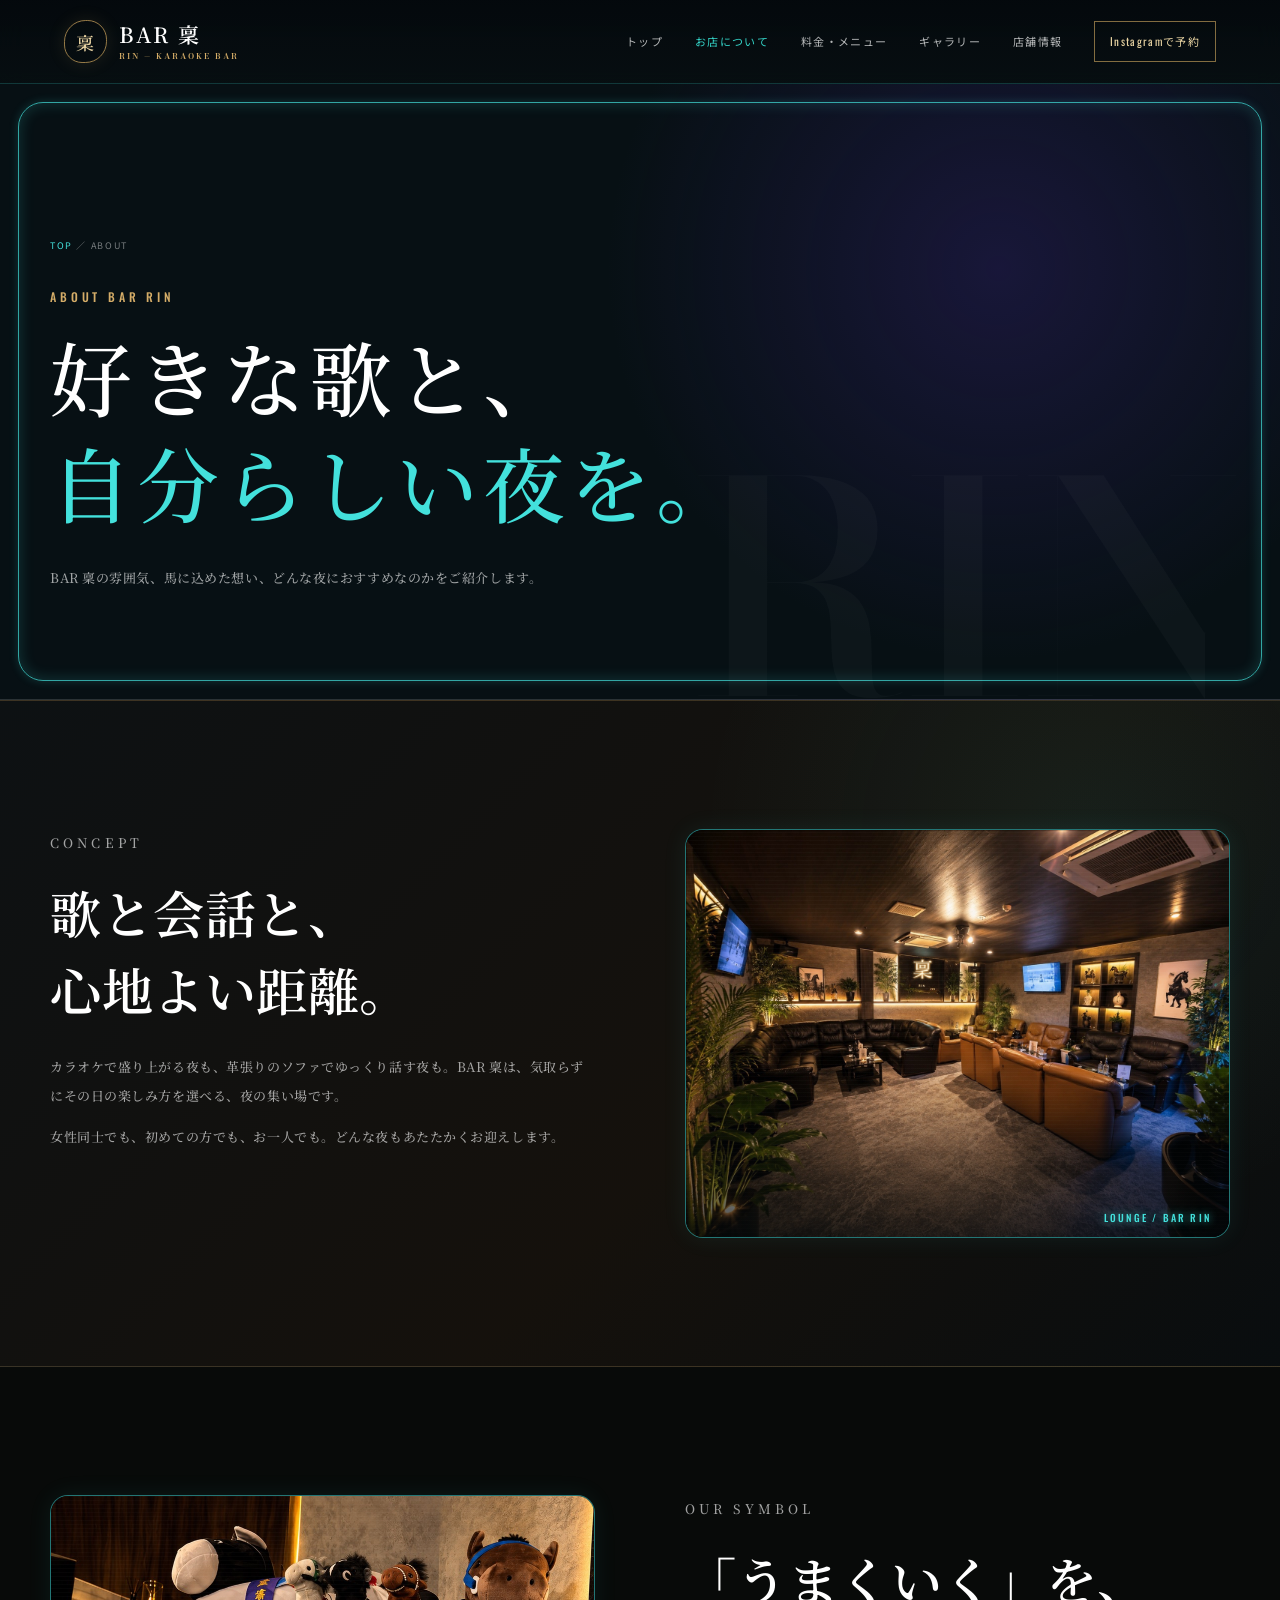
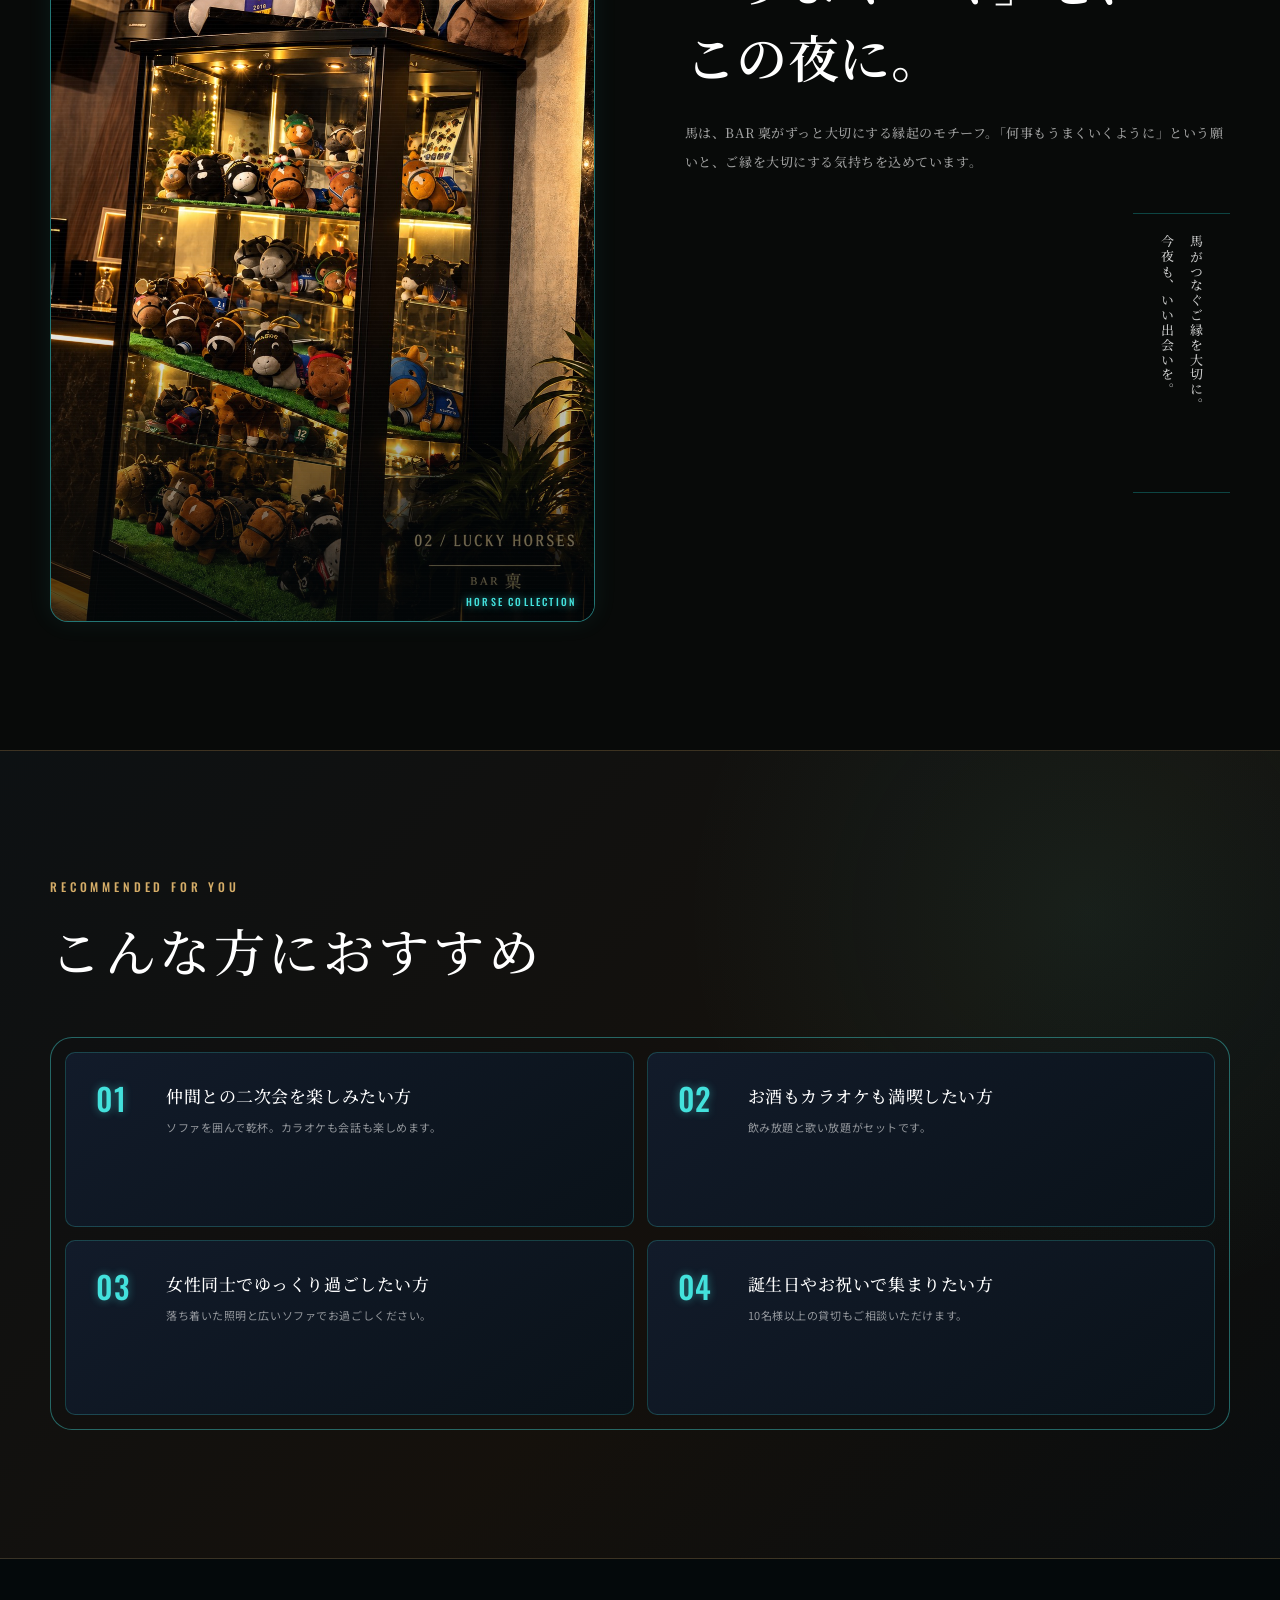
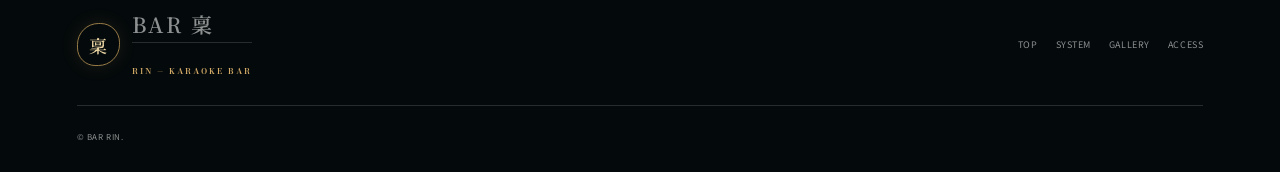
==== commit eae4de52: "Update lucky horses photo and gallery layout" ====
--- a/about/index.html
+++ b/about/index.html
@@ -2,6 +2,6 @@
 <body><header class="site-header"><a class="brand" href="../"><span class="brand-mark">稟</span><span class="brand-type"><strong>BAR 稟</strong><small>RIN — KARAOKE BAR</small></span></a><button class="menu-button" type="button" aria-expanded="false" aria-controls="site-nav" data-menu-button><span></span><span></span><small>MENU</small></button><nav class="site-nav" id="site-nav" data-site-nav><a href="../">トップ</a><a href="./" aria-current="page">お店について</a><a href="../system/">料金・メニュー</a><a href="../gallery/">ギャラリー</a><a href="../access/">店舗情報</a><a class="nav-cta" href="https://www.instagram.com/rinto.0131/" target="_blank" rel="noopener noreferrer">Instagramで予約</a></nav></header>
 <main class="page-main"><section class="sub-hero"><div class="shell"><p class="breadcrumb"><a href="../">TOP</a> ／ ABOUT</p><p class="eyebrow">ABOUT BAR RIN</p><h1 class="display-title">好きな歌と、<br><em>自分らしい夜を。</em></h1><p class="lead">BAR 稟の雰囲気、馬に込めた想い、どんな夜におすすめなのかをご紹介します。</p></div></section>
 <section class="section paper"><div class="shell content-grid"><div class="copy-block"><p class="eyebrow">CONCEPT</p><h2>歌と会話と、<br>心地よい距離。</h2><p>カラオケで盛り上がる夜も、革張りのソファでゆっくり話す夜も。BAR 稟は、気取らずにその日の楽しみ方を選べる、夜の集い場です。</p><p>女性同士でも、初めての方でも、お一人でも。どんな夜もあたたかくお迎えします。</p></div><figure class="photo-frame"><img src="../assets/interior-lounge-rin.jpg" alt="革張りソファが並ぶBAR 稟の店内"><figcaption>LOUNGE / BAR RIN</figcaption></figure></div></section>
-<section class="section"><div class="shell content-grid"><figure class="photo-frame portrait"><img src="../assets/horse-collection.jpg" alt="BAR 稟に飾られた馬のコレクション"><figcaption>HORSE COLLECTION</figcaption></figure><div class="copy-block"><p class="eyebrow">OUR SYMBOL</p><h2>「うまくいく」を、<br>この夜に。</h2><p style="color:rgba(255,255,255,.62)">馬は、BAR 稟がずっと大切にする縁起のモチーフ。「何事もうまくいくように」という願いと、ご縁を大切にする気持ちを込めています。</p><p class="vertical-copy compact">馬がつなぐご縁を大切に。<br>今夜も、いい出会いを。</p></div></div></section>
+<section class="section"><div class="shell content-grid"><figure class="photo-frame portrait"><img src="../assets/lucky-horses.jpg" alt="BAR 稟に飾られた馬のぬいぐるみコレクション"><figcaption>HORSE COLLECTION</figcaption></figure><div class="copy-block"><p class="eyebrow">OUR SYMBOL</p><h2>「うまくいく」を、<br>この夜に。</h2><p style="color:rgba(255,255,255,.62)">馬は、BAR 稟がずっと大切にする縁起のモチーフ。「何事もうまくいくように」という願いと、ご縁を大切にする気持ちを込めています。</p><p class="vertical-copy compact">馬がつなぐご縁を大切に。<br>今夜も、いい出会いを。</p></div></div></section>
 <section class="section paper"><div class="shell"><p class="eyebrow">RECOMMENDED FOR YOU</p><h2 class="section-title">こんな方におすすめ</h2><div class="recommend-grid"><article class="recommend-card"><span>01</span><div><h3>仲間との二次会を楽しみたい方</h3><p>ソファを囲んで乾杯。カラオケも会話も楽しめます。</p></div></article><article class="recommend-card"><span>02</span><div><h3>お酒もカラオケも満喫したい方</h3><p>飲み放題と歌い放題がセットです。</p></div></article><article class="recommend-card"><span>03</span><div><h3>女性同士でゆっくり過ごしたい方</h3><p>落ち着いた照明と広いソファでお過ごしください。</p></div></article><article class="recommend-card"><span>04</span><div><h3>誕生日やお祝いで集まりたい方</h3><p>10名様以上の貸切もご相談いただけます。</p></div></article></div></div></section></main>
 <footer class="site-footer"><a class="brand" href="../"><span class="brand-mark">稟</span><span class="brand-type"><strong>BAR 稟</strong><small>RIN — KARAOKE BAR</small></span></a><nav class="footer-links"><a href="../">TOP</a><a href="../system/">SYSTEM</a><a href="../gallery/">GALLERY</a><a href="../access/">ACCESS</a></nav><small>© BAR RIN.</small></footer><script src="../site.js"></script></body></html>
--- a/site.css
+++ b/site.css
@@ -312,18 +312,10 @@
 .rin-gallery-preview>header .section-kicker { grid-column:1/-1; }
 .rin-gallery-preview h2 { margin:0; font:400 clamp(48px,7vw,92px)/1 var(--serif); letter-spacing:.08em; }
 .rin-gallery-preview>header .text-link { margin:0; }
-.rin-gallery-preview__grid { width:min(1320px,100%); margin:auto; display:grid; grid-template-columns:1.35fr .65fr .72fr; grid-template-rows:310px 280px; gap:18px; }
+.rin-gallery-preview__grid { width:min(1320px,100%); margin:auto; display:grid; grid-template-columns:1.35fr .65fr; grid-template-rows:590px; gap:18px; }
 .scene--wide { grid-row:1/-1; }
 .scene--tall { grid-row:1/-1; }
 .scene figcaption { inset:auto auto 17px 18px; }
-.photo-placeholder { margin:0; min-height:230px; display:grid; place-items:center; position:relative; border:1px solid rgba(199,161,91,.38); background:repeating-linear-gradient(135deg,rgba(199,161,91,.025) 0,rgba(199,161,91,.025) 2px,transparent 2px,transparent 12px),#10110f; }
-.photo-placeholder::before,.photo-placeholder::after { content:""; position:absolute; width:28px; height:28px; border-color:var(--rin-gold); opacity:.62; }
-.photo-placeholder::before { left:13px; top:13px; border-left:1px solid;border-top:1px solid; }
-.photo-placeholder::after { right:13px; bottom:13px; border-right:1px solid;border-bottom:1px solid; }
-.photo-placeholder div { display:grid; justify-items:center; gap:14px; padding:28px; text-align:center; }
-.photo-placeholder span { color:var(--rin-teal); font:500 10px var(--condensed); letter-spacing:.26em; }
-.photo-placeholder strong { font:400 16px/1.8 var(--serif); }
-.photo-placeholder small { color:rgba(255,255,255,.42); font-size:9px; }
 
 .rin-contact { min-height:760px; position:relative; display:grid; grid-template-columns:minmax(360px,.82fr) minmax(520px,1.18fr); overflow:hidden; background:#080907; }
 .rin-contact>img { grid-column:2; grid-row:1; width:100%; height:760px; object-fit:cover; object-position:center 50%; filter:saturate(.84); background:#080706; }
@@ -388,8 +380,6 @@
   .rin-gallery-preview__grid { grid-template-columns:1fr; grid-template-rows:auto; }
   .scene--wide,.scene--tall { grid-row:auto; min-height:380px; }
   .scene--tall { margin-left:52px; min-height:470px; }
-  .photo-placeholder { min-height:270px; }
-  .photo-placeholder--small { margin-right:52px; }
   .rin-contact { min-height:0; grid-template-columns:1fr; }
   .rin-contact>img { grid-column:1; grid-row:1; width:100%; height:420px; object-fit:cover; object-position:center 50%; }
   .rin-contact__shade { display:none; }
